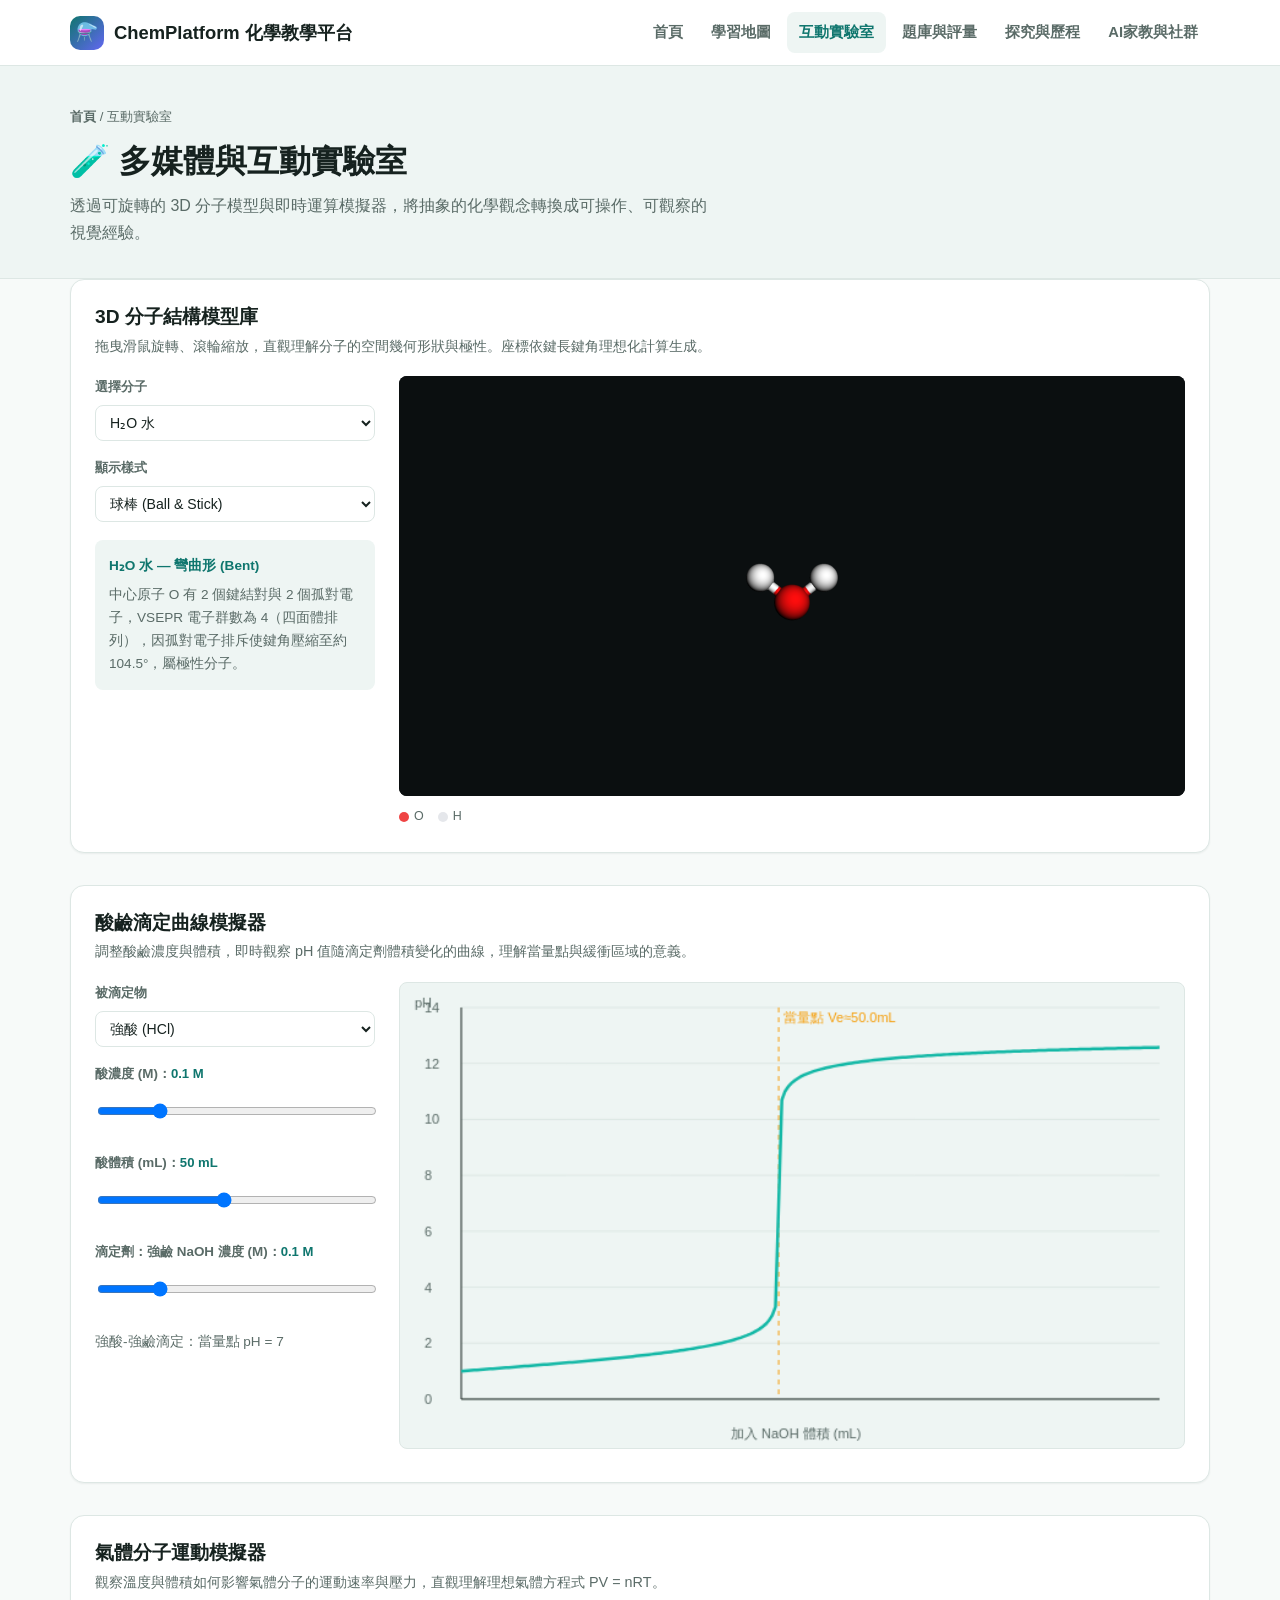
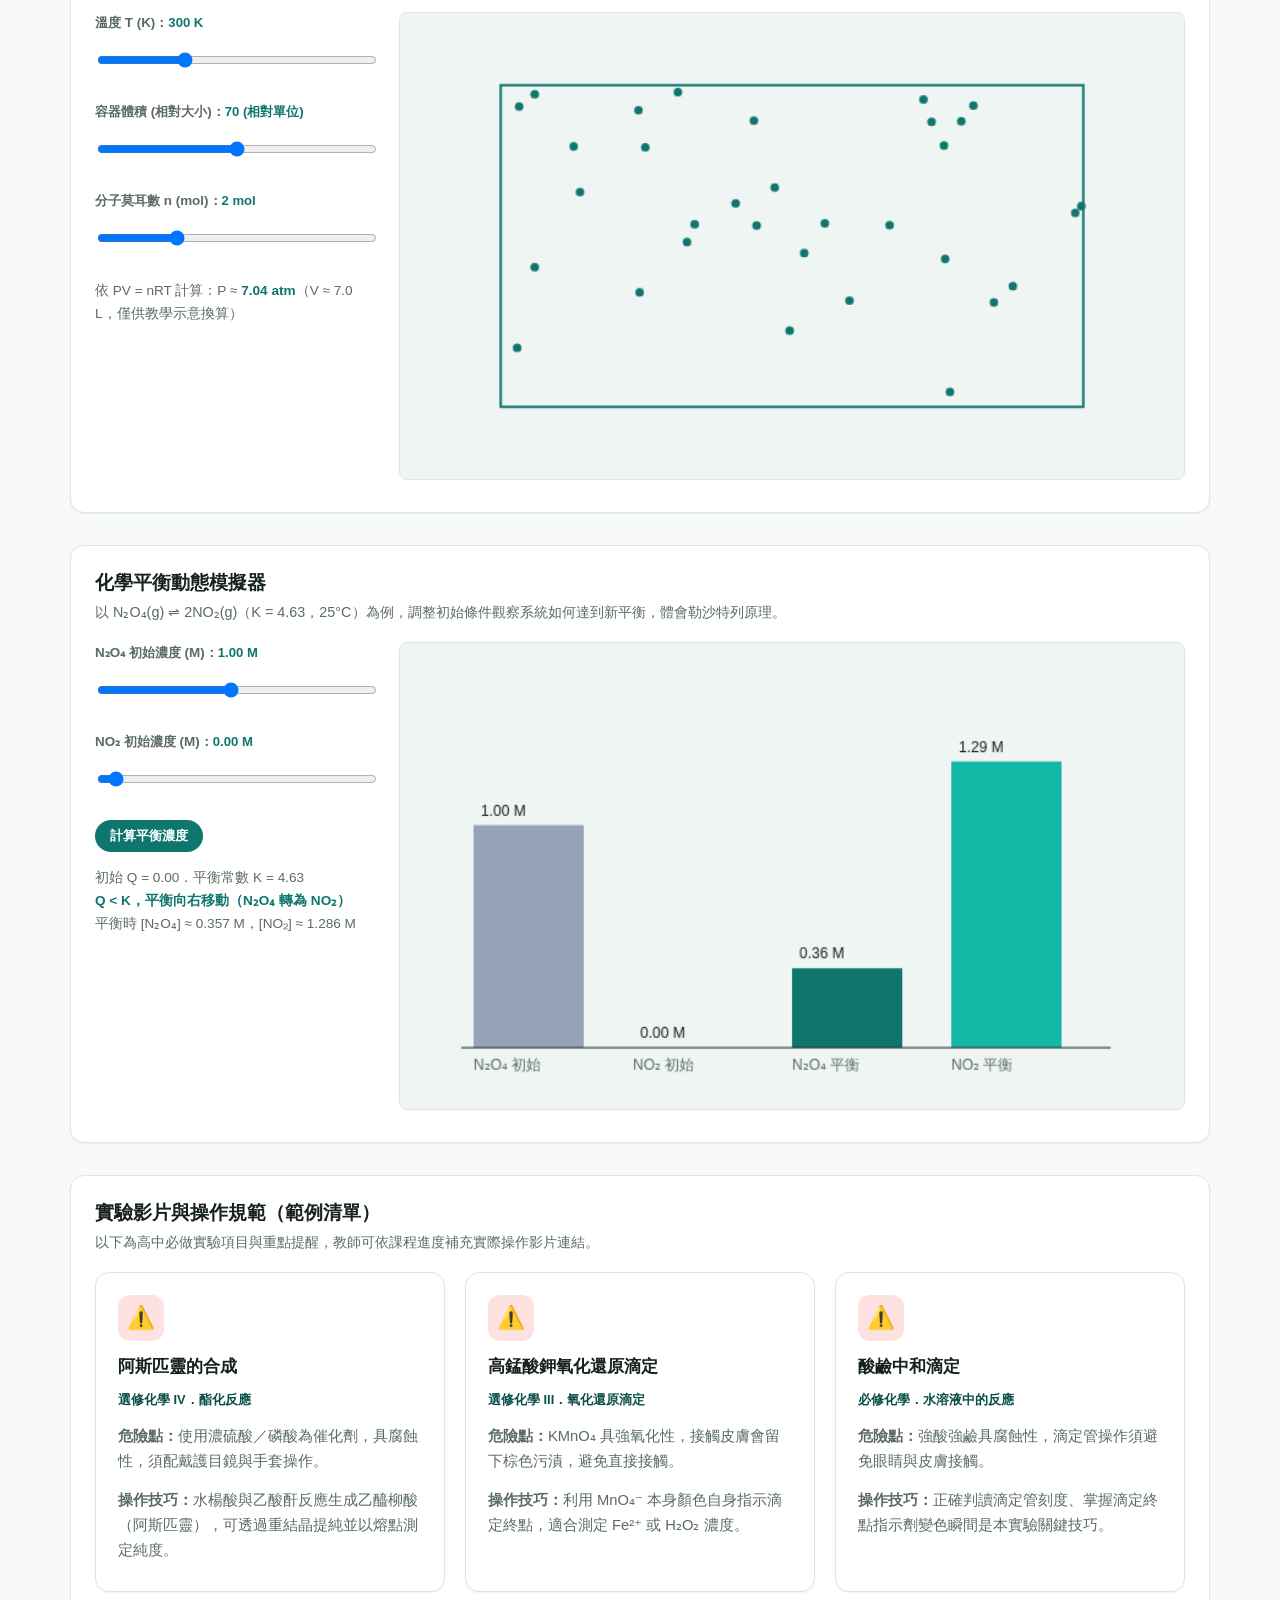
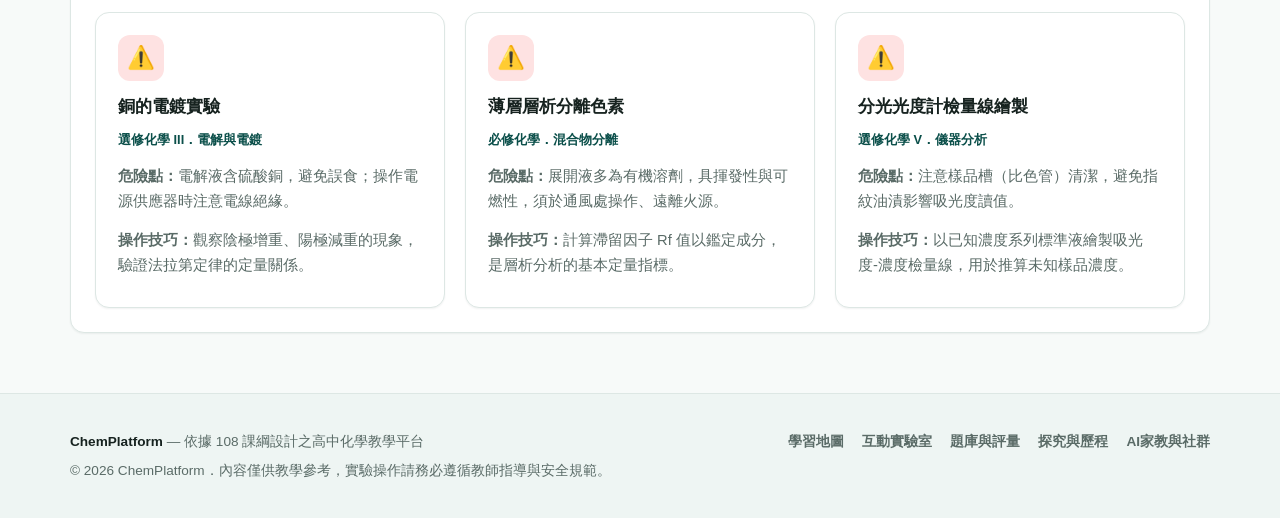
==== pages/lab.html @ fd295d9e "Build ChemPlatform: 108課綱高中化學教學網站 依據台灣高中化學108課綱架構，建立涵蓋必修化學與選修化學I-V的靜態教學平台： - 學習地圖區：23個觀念主題完整收錄，支援關鍵字" ====
<!doctype html>
<html lang="zh-Hant">
<head>
<meta charset="UTF-8" />
<meta name="viewport" content="width=device-width, initial-scale=1.0" />
<title>互動實驗室 | ChemPlatform</title>
<link rel="icon" href="data:image/svg+xml,<svg xmlns=%22http://www.w3.org/2000/svg%22 viewBox=%220 0 100 100%22><text y=%22.9em%22 font-size=%2290%22>⚗️</text></svg>" />
<link rel="stylesheet" href="../css/style.css" />
<script src="../vendor/3Dmol-min.js"></script>
</head>
<body>
<script>window.CHEM_ROOT = "../"; window.CHEM_PAGE = "lab";</script>

<header id="site-header"></header>

<div class="page-header">
  <div class="container">
    <div class="breadcrumb"><a href="../index.html">首頁</a> / 互動實驗室</div>
    <h1>🧪 多媒體與互動實驗室</h1>
    <p>透過可旋轉的 3D 分子模型與即時運算模擬器，將抽象的化學觀念轉換成可操作、可觀察的視覺經驗。</p>
  </div>
</div>

<main class="container section">

  <!-- 3D 分子模型 -->
  <div class="lab-panel">
    <h2>3D 分子結構模型庫</h2>
    <p class="lab-desc">拖曳滑鼠旋轉、滾輪縮放，直觀理解分子的空間幾何形狀與極性。座標依鍵長鍵角理想化計算生成。</p>
    <div class="lab-grid">
      <div>
        <div class="control-group">
          <label for="mol-select">選擇分子</label>
          <select id="mol-select"></select>
        </div>
        <div class="control-group">
          <label>顯示樣式</label>
          <select id="style-select">
            <option value="stick">棒狀 (Stick)</option>
            <option value="sphere" selected>球棒 (Ball &amp; Stick)</option>
            <option value="spacefill">空間填充 (Space-filling)</option>
          </select>
        </div>
        <div id="mol-info" style="margin-top:18px;padding:14px;background:var(--color-surface-alt);border-radius:var(--radius-sm);font-size:0.85rem;">
          <div id="mol-shape" style="font-weight:700;color:var(--color-primary);margin-bottom:6px;"></div>
          <div id="mol-note" style="color:var(--color-text-muted);"></div>
        </div>
      </div>
      <div>
        <div id="molviewer"></div>
        <div class="mol-legend" id="mol-legend"></div>
      </div>
    </div>
  </div>

  <!-- 酸鹼滴定曲線模擬器 -->
  <div class="lab-panel">
    <h2>酸鹼滴定曲線模擬器</h2>
    <p class="lab-desc">調整酸鹼濃度與體積，即時觀察 pH 值隨滴定劑體積變化的曲線，理解當量點與緩衝區域的意義。</p>
    <div class="lab-grid">
      <div>
        <div class="control-group">
          <label>被滴定物</label>
          <select id="titr-acid-type">
            <option value="strong">強酸 (HCl)</option>
            <option value="weak">弱酸 (CH₃COOH, Ka=1.8×10⁻⁵)</option>
          </select>
        </div>
        <div class="control-group">
          <label>酸濃度 (M)：<span id="titr-cacid-val" class="value-readout"></span></label>
          <input type="range" id="titr-cacid" min="0.01" max="0.5" step="0.01" value="0.1" />
        </div>
        <div class="control-group">
          <label>酸體積 (mL)：<span id="titr-vacid-val" class="value-readout"></span></label>
          <input type="range" id="titr-vacid" min="10" max="100" step="5" value="50" />
        </div>
        <div class="control-group">
          <label>滴定劑：強鹼 NaOH 濃度 (M)：<span id="titr-cbase-val" class="value-readout"></span></label>
          <input type="range" id="titr-cbase" min="0.01" max="0.5" step="0.01" value="0.1" />
        </div>
        <div id="titr-summary" style="font-size:0.85rem;color:var(--color-text-muted);margin-top:10px;"></div>
      </div>
      <div>
        <canvas id="titr-canvas" class="sim-canvas" width="640" height="380"></canvas>
      </div>
    </div>
  </div>

  <!-- 氣體分子運動模擬器 -->
  <div class="lab-panel">
    <h2>氣體分子運動模擬器</h2>
    <p class="lab-desc">觀察溫度與體積如何影響氣體分子的運動速率與壓力，直觀理解理想氣體方程式 PV = nRT。</p>
    <div class="lab-grid">
      <div>
        <div class="control-group">
          <label>溫度 T (K)：<span id="gas-temp-val" class="value-readout"></span></label>
          <input type="range" id="gas-temp" min="100" max="800" step="10" value="300" />
        </div>
        <div class="control-group">
          <label>容器體積 (相對大小)：<span id="gas-vol-val" class="value-readout"></span></label>
          <input type="range" id="gas-vol" min="40" max="100" step="1" value="70" />
        </div>
        <div class="control-group">
          <label>分子莫耳數 n (mol)：<span id="gas-n-val" class="value-readout"></span></label>
          <input type="range" id="gas-n" min="1" max="5" step="1" value="2" />
        </div>
        <div id="gas-readout" style="font-size:0.85rem;color:var(--color-text-muted);margin-top:10px;"></div>
      </div>
      <div>
        <canvas id="gas-canvas" class="sim-canvas" width="640" height="380"></canvas>
      </div>
    </div>
  </div>

  <!-- 化學平衡模擬器 -->
  <div class="lab-panel">
    <h2>化學平衡動態模擬器</h2>
    <p class="lab-desc">以 N₂O₄(g) ⇌ 2NO₂(g)（K = 4.63，25°C）為例，調整初始條件觀察系統如何達到新平衡，體會勒沙特列原理。</p>
    <div class="lab-grid">
      <div>
        <div class="control-group">
          <label>N₂O₄ 初始濃度 (M)：<span id="eq-a0-val" class="value-readout"></span></label>
          <input type="range" id="eq-a0" min="0.1" max="2" step="0.05" value="1.0" />
        </div>
        <div class="control-group">
          <label>NO₂ 初始濃度 (M)：<span id="eq-b0-val" class="value-readout"></span></label>
          <input type="range" id="eq-b0" min="0" max="2" step="0.05" value="0" />
        </div>
        <button class="btn btn-primary btn-sm" id="eq-solve">計算平衡濃度</button>
        <div id="eq-readout" style="font-size:0.85rem;color:var(--color-text-muted);margin-top:14px;"></div>
      </div>
      <div>
        <canvas id="eq-canvas" class="sim-canvas" width="640" height="380"></canvas>
      </div>
    </div>
  </div>

  <!-- 實驗影片與操作規範 -->
  <div class="lab-panel">
    <h2>實驗影片與操作規範（範例清單）</h2>
    <p class="lab-desc">以下為高中必做實驗項目與重點提醒，教師可依課程進度補充實際操作影片連結。</p>
    <div class="card-grid" id="experiments-grid"></div>
  </div>

</main>

<footer id="site-footer"></footer>

<script src="../js/molecules-data.js"></script>
<script src="../js/nav.js"></script>
<script src="../js/lab.js"></script>
</body>
</html>
---- css/style.css ----
/* ChemPlatform — 台灣高中化學教學網站 全站樣式 */

:root {
  --color-primary: #0f766e;      /* teal-700 */
  --color-primary-light: #14b8a6;/* teal-500 */
  --color-primary-dark: #0b4f4a;
  --color-accent: #f59e0b;       /* amber-500 */
  --color-accent-2: #6366f1;     /* indigo-500 */
  --color-bg: #f7faf9;
  --color-surface: #ffffff;
  --color-surface-alt: #eef5f3;
  --color-border: #dde7e4;
  --color-text: #16221f;
  --color-text-muted: #5a6b67;
  --color-danger: #dc2626;
  --color-success: #16a34a;
  --radius: 14px;
  --radius-sm: 8px;
  --shadow-sm: 0 1px 2px rgba(15, 40, 35, 0.06);
  --shadow-md: 0 6px 20px rgba(15, 40, 35, 0.08);
  --shadow-lg: 0 16px 40px rgba(15, 40, 35, 0.14);
  --max-width: 1180px;
  --font-sans: "Noto Sans TC", "PingFang TC", "Microsoft JhengHei", -apple-system, BlinkMacSystemFont, sans-serif;
}

@media (prefers-color-scheme: dark) {
  :root {
    --color-primary: #2dd4bf;
    --color-primary-light: #5eead4;
    --color-primary-dark: #99f6e4;
    --color-accent: #fbbf24;
    --color-accent-2: #a5b4fc;
    --color-bg: #0e1614;
    --color-surface: #16201d;
    --color-surface-alt: #1c2723;
    --color-border: #2a3733;
    --color-text: #eaf2f0;
    --color-text-muted: #9db3ad;
    --shadow-sm: 0 1px 2px rgba(0, 0, 0, 0.3);
    --shadow-md: 0 6px 20px rgba(0, 0, 0, 0.35);
    --shadow-lg: 0 16px 40px rgba(0, 0, 0, 0.5);
  }
}

* { box-sizing: border-box; }
html { scroll-behavior: smooth; }

body {
  margin: 0;
  font-family: var(--font-sans);
  background: var(--color-bg);
  color: var(--color-text);
  line-height: 1.7;
  -webkit-font-smoothing: antialiased;
}

img, svg, canvas { max-width: 100%; }

a { color: var(--color-primary); text-decoration: none; }
a:hover { text-decoration: underline; }

h1, h2, h3, h4 { line-height: 1.35; margin: 0 0 0.5em; font-weight: 700; }
p { margin: 0 0 1em; color: var(--color-text); }

.container {
  max-width: var(--max-width);
  margin: 0 auto;
  padding: 0 20px;
}

/* ---------- Header / Nav ---------- */
#site-header {
  position: sticky;
  top: 0;
  z-index: 100;
  background: color-mix(in srgb, var(--color-surface) 92%, transparent);
  backdrop-filter: blur(10px);
  border-bottom: 1px solid var(--color-border);
}

.nav-bar {
  max-width: var(--max-width);
  margin: 0 auto;
  padding: 12px 20px;
  display: flex;
  align-items: center;
  justify-content: space-between;
  gap: 16px;
}

.brand {
  display: flex;
  align-items: center;
  gap: 10px;
  font-weight: 800;
  font-size: 1.15rem;
  color: var(--color-text);
  white-space: nowrap;
}
.brand:hover { text-decoration: none; }
.brand-mark {
  width: 34px; height: 34px;
  border-radius: 10px;
  background: linear-gradient(135deg, var(--color-primary), var(--color-accent-2));
  display: flex; align-items: center; justify-content: center;
  color: white; font-size: 1.1rem; flex-shrink: 0;
}

.nav-links {
  display: flex;
  gap: 4px;
  flex-wrap: wrap;
  align-items: center;
}

.nav-links a {
  color: var(--color-text-muted);
  font-weight: 600;
  font-size: 0.92rem;
  padding: 8px 12px;
  border-radius: var(--radius-sm);
  white-space: nowrap;
}
.nav-links a:hover { background: var(--color-surface-alt); text-decoration: none; color: var(--color-text); }
.nav-links a.active { color: var(--color-primary); background: var(--color-surface-alt); }

.nav-toggle {
  display: none;
  background: none;
  border: 1px solid var(--color-border);
  border-radius: var(--radius-sm);
  padding: 8px 10px;
  font-size: 1.1rem;
  cursor: pointer;
  color: var(--color-text);
}

@media (max-width: 860px) {
  .nav-toggle { display: block; }
  .nav-links {
    display: none;
    width: 100%;
    flex-direction: column;
    align-items: stretch;
    border-top: 1px solid var(--color-border);
    padding-top: 8px;
    margin-top: 8px;
  }
  .nav-links.open { display: flex; }
  .nav-bar { flex-wrap: wrap; }
  .nav-links a { padding: 10px 12px; }
}

/* ---------- Hero ---------- */
.hero {
  background: linear-gradient(160deg, var(--color-primary-dark) 0%, var(--color-primary) 55%, var(--color-primary-light) 100%);
  color: #fff;
  padding: 64px 20px 80px;
  position: relative;
  overflow: hidden;
}
.hero::after {
  content: "";
  position: absolute;
  inset: 0;
  background-image: radial-gradient(circle at 85% 20%, rgba(255,255,255,0.16), transparent 45%),
                     radial-gradient(circle at 10% 90%, rgba(255,255,255,0.1), transparent 40%);
}
.hero-inner {
  max-width: var(--max-width);
  margin: 0 auto;
  position: relative;
  z-index: 1;
}
.hero-eyebrow {
  display: inline-block;
  font-size: 0.8rem;
  font-weight: 700;
  letter-spacing: 0.08em;
  background: rgba(255,255,255,0.16);
  padding: 6px 14px;
  border-radius: 999px;
  margin-bottom: 18px;
}
.hero h1 {
  font-size: clamp(1.8rem, 4vw, 2.6rem);
  margin-bottom: 0.4em;
  max-width: 760px;
}
.hero p.lead {
  font-size: 1.05rem;
  max-width: 620px;
  color: rgba(255,255,255,0.92);
}
.hero-search {
  margin-top: 28px;
  max-width: 560px;
  display: flex;
  gap: 8px;
  background: rgba(255,255,255,0.14);
  border: 1px solid rgba(255,255,255,0.3);
  border-radius: 999px;
  padding: 6px 6px 6px 18px;
}
.hero-search input {
  flex: 1;
  background: transparent;
  border: none;
  outline: none;
  color: #fff;
  font-size: 0.95rem;
  font-family: inherit;
}
.hero-search input::placeholder { color: rgba(255,255,255,0.7); }
.hero-search button {
  background: #fff;
  color: var(--color-primary-dark);
  border: none;
  border-radius: 999px;
  padding: 10px 20px;
  font-weight: 700;
  font-size: 0.9rem;
  cursor: pointer;
}
.hero-search button:hover { filter: brightness(0.95); }

.hero-stats {
  display: flex;
  gap: 28px;
  margin-top: 34px;
  flex-wrap: wrap;
}
.hero-stat strong { display: block; font-size: 1.5rem; }
.hero-stat span { font-size: 0.82rem; color: rgba(255,255,255,0.8); }

/* ---------- Section ---------- */
section.section {
  padding: 56px 0;
}
.section-head {
  margin-bottom: 28px;
  display: flex;
  align-items: flex-end;
  justify-content: space-between;
  gap: 16px;
  flex-wrap: wrap;
}
.section-head h2 { font-size: 1.55rem; margin-bottom: 4px; }
.section-head p { color: var(--color-text-muted); margin: 0; max-width: 560px; }
.eyebrow {
  color: var(--color-primary);
  font-weight: 700;
  font-size: 0.8rem;
  letter-spacing: 0.06em;
  text-transform: uppercase;
  margin-bottom: 6px;
  display: block;
}

/* ---------- Cards ---------- */
.card-grid {
  display: grid;
  grid-template-columns: repeat(auto-fit, minmax(260px, 1fr));
  gap: 20px;
}
.card {
  background: var(--color-surface);
  border: 1px solid var(--color-border);
  border-radius: var(--radius);
  padding: 22px;
  box-shadow: var(--shadow-sm);
  transition: transform 0.15s ease, box-shadow 0.15s ease;
  display: flex;
  flex-direction: column;
  gap: 8px;
}
.card:hover { transform: translateY(-3px); box-shadow: var(--shadow-md); }
.card-icon {
  width: 46px; height: 46px;
  border-radius: 12px;
  display: flex; align-items: center; justify-content: center;
  font-size: 1.4rem;
  margin-bottom: 6px;
}
.card h3 { font-size: 1.08rem; margin-bottom: 2px; }
.card p { color: var(--color-text-muted); font-size: 0.92rem; margin-bottom: 6px; }
.card .card-link { font-size: 0.86rem; font-weight: 700; margin-top: auto; }

.module-card { color: inherit; display: block; }
.module-card:hover { text-decoration: none; }

/* ---------- Buttons ---------- */
.btn {
  display: inline-flex;
  align-items: center;
  gap: 6px;
  padding: 10px 20px;
  border-radius: 999px;
  font-weight: 700;
  font-size: 0.92rem;
  border: 1px solid transparent;
  cursor: pointer;
  font-family: inherit;
}
.btn-primary { background: var(--color-primary); color: #fff; }
.btn-primary:hover { background: var(--color-primary-dark); text-decoration: none; }
.btn-outline { background: transparent; border-color: var(--color-border); color: var(--color-text); }
.btn-outline:hover { background: var(--color-surface-alt); text-decoration: none; }
.btn-sm { padding: 6px 14px; font-size: 0.82rem; }
.btn:disabled { opacity: 0.5; cursor: not-allowed; }

/* ---------- Page header (inner pages) ---------- */
.page-header {
  background: var(--color-surface-alt);
  border-bottom: 1px solid var(--color-border);
  padding: 40px 0 32px;
}
.page-header h1 { font-size: clamp(1.5rem, 3vw, 2rem); margin-bottom: 8px; }
.page-header p { color: var(--color-text-muted); max-width: 640px; margin: 0; }
.breadcrumb {
  font-size: 0.82rem;
  color: var(--color-text-muted);
  margin-bottom: 12px;
}
.breadcrumb a { color: var(--color-text-muted); font-weight: 600; }

/* ---------- Tabs / Filters ---------- */
.tab-bar {
  display: flex;
  gap: 8px;
  flex-wrap: wrap;
  margin-bottom: 24px;
}
.tab-btn {
  border: 1px solid var(--color-border);
  background: var(--color-surface);
  color: var(--color-text-muted);
  padding: 8px 16px;
  border-radius: 999px;
  font-size: 0.86rem;
  font-weight: 700;
  cursor: pointer;
  font-family: inherit;
}
.tab-btn:hover { border-color: var(--color-primary-light); }
.tab-btn.active { background: var(--color-primary); border-color: var(--color-primary); color: #fff; }

.filter-bar {
  display: flex;
  gap: 10px;
  flex-wrap: wrap;
  margin-bottom: 20px;
  align-items: center;
}
.filter-bar input[type="text"], .filter-bar select {
  padding: 9px 14px;
  border-radius: var(--radius-sm);
  border: 1px solid var(--color-border);
  background: var(--color-surface);
  color: var(--color-text);
  font-family: inherit;
  font-size: 0.88rem;
}
.filter-bar select { cursor: pointer; }
.chip {
  display: inline-block;
  padding: 3px 10px;
  border-radius: 999px;
  font-size: 0.72rem;
  font-weight: 700;
  background: var(--color-surface-alt);
  color: var(--color-text-muted);
  border: 1px solid var(--color-border);
}
.chip.diff-基礎 { background: #dcfce7; color: #15803d; border-color: #bbf7d0; }
.chip.diff-進階 { background: #fef3c7; color: #b45309; border-color: #fde68a; }
.chip.diff-素養 { background: #ede9fe; color: #6d28d9; border-color: #ddd6fe; }
@media (prefers-color-scheme: dark) {
  .chip.diff-基礎 { background: #052e1a; color: #86efac; border-color: #14532d; }
  .chip.diff-進階 { background: #3a2504; color: #fcd34d; border-color: #78350f; }
  .chip.diff-素養 { background: #2e1a63; color: #c4b5fd; border-color: #4c1d95; }
}

/* ---------- Accordion (roadmap) ---------- */
.unit-block {
  background: var(--color-surface);
  border: 1px solid var(--color-border);
  border-radius: var(--radius);
  margin-bottom: 16px;
  overflow: hidden;
  box-shadow: var(--shadow-sm);
}
.unit-header {
  padding: 18px 22px;
  display: flex;
  align-items: center;
  justify-content: space-between;
  cursor: pointer;
  gap: 12px;
}
.unit-header h3 { margin: 0; font-size: 1.05rem; }
.unit-header .unit-meta { font-size: 0.8rem; color: var(--color-text-muted); font-weight: 600; }
.unit-toggle-icon { transition: transform 0.2s ease; color: var(--color-primary); font-weight: 700; flex-shrink: 0; }
.unit-block.open .unit-toggle-icon { transform: rotate(45deg); }
.unit-body {
  max-height: 0;
  overflow: hidden;
  transition: max-height 0.25s ease;
  border-top: 1px solid transparent;
}
.unit-block.open .unit-body {
  max-height: 4000px;
  border-top: 1px solid var(--color-border);
}
.topic-item {
  padding: 16px 22px;
  border-bottom: 1px solid var(--color-border);
}
.topic-item:last-child { border-bottom: none; }
.topic-item h4 { font-size: 0.98rem; margin-bottom: 6px; color: var(--color-primary-dark); }
@media (prefers-color-scheme: dark) { .topic-item h4 { color: var(--color-primary); } }
.topic-item p { font-size: 0.9rem; color: var(--color-text-muted); margin-bottom: 8px; }
.key-points { margin: 8px 0 0; padding-left: 20px; font-size: 0.87rem; color: var(--color-text); }
.key-points li { margin-bottom: 4px; }
.topic-tags { display: flex; gap: 6px; flex-wrap: wrap; margin-top: 8px; }

/* ---------- Lab / simulators ---------- */
.lab-panel {
  background: var(--color-surface);
  border: 1px solid var(--color-border);
  border-radius: var(--radius);
  padding: 24px;
  box-shadow: var(--shadow-sm);
  margin-bottom: 32px;
}
.lab-panel h2 { font-size: 1.2rem; margin-bottom: 4px; }
.lab-panel .lab-desc { color: var(--color-text-muted); font-size: 0.9rem; margin-bottom: 18px; }
.lab-grid {
  display: grid;
  grid-template-columns: 280px 1fr;
  gap: 24px;
}
@media (max-width: 760px) { .lab-grid { grid-template-columns: 1fr; } }
.control-group { margin-bottom: 16px; }
.control-group label { display: block; font-size: 0.84rem; font-weight: 700; margin-bottom: 6px; color: var(--color-text-muted); }
.control-group select, .control-group input[type="number"], .control-group input[type="range"] {
  width: 100%;
  padding: 8px 10px;
  border-radius: var(--radius-sm);
  border: 1px solid var(--color-border);
  background: var(--color-surface);
  color: var(--color-text);
  font-family: inherit;
  font-size: 0.88rem;
}
.control-group .value-readout { font-size: 0.82rem; color: var(--color-primary); font-weight: 700; margin-top: 4px; }
#molviewer { position: relative; width: 100%; height: 420px; border-radius: var(--radius-sm); background: #0b0f10; overflow: hidden; }
.mol-legend { display: flex; gap: 14px; flex-wrap: wrap; margin-top: 10px; font-size: 0.78rem; color: var(--color-text-muted); }
.mol-legend span { display: inline-flex; align-items: center; gap: 5px; }
.mol-dot { width: 10px; height: 10px; border-radius: 50%; display: inline-block; }

canvas.sim-canvas { width: 100%; background: var(--color-surface-alt); border-radius: var(--radius-sm); border: 1px solid var(--color-border); }

/* ---------- Quiz ---------- */
.quiz-card {
  background: var(--color-surface);
  border: 1px solid var(--color-border);
  border-radius: var(--radius);
  padding: 22px;
  margin-bottom: 18px;
  box-shadow: var(--shadow-sm);
}
.quiz-meta { display: flex; gap: 8px; margin-bottom: 10px; flex-wrap: wrap; align-items: center; }
.quiz-question { font-size: 1rem; font-weight: 700; margin-bottom: 14px; }
.quiz-options { display: flex; flex-direction: column; gap: 8px; margin-bottom: 14px; }
.quiz-option {
  border: 1px solid var(--color-border);
  border-radius: var(--radius-sm);
  padding: 10px 14px;
  cursor: pointer;
  font-size: 0.92rem;
  transition: background 0.15s;
}
.quiz-option:hover { background: var(--color-surface-alt); }
.quiz-option.selected { border-color: var(--color-primary); background: var(--color-surface-alt); }
.quiz-option.correct { border-color: var(--color-success); background: #dcfce7; color: #14532d; }
.quiz-option.incorrect { border-color: var(--color-danger); background: #fee2e2; color: #7f1d1d; }
@media (prefers-color-scheme: dark) {
  .quiz-option.correct { background: #052e1a; color: #86efac; }
  .quiz-option.incorrect { background: #3a0a0a; color: #fca5a5; }
}
.quiz-explain {
  display: none;
  background: var(--color-surface-alt);
  border-radius: var(--radius-sm);
  padding: 12px 14px;
  font-size: 0.88rem;
  color: var(--color-text-muted);
  margin-top: 10px;
}
.quiz-explain.show { display: block; }
.quiz-actions { display: flex; gap: 10px; align-items: center; }

.stat-bar {
  display: flex;
  gap: 16px;
  flex-wrap: wrap;
  margin-bottom: 22px;
}
.stat-box {
  background: var(--color-surface);
  border: 1px solid var(--color-border);
  border-radius: var(--radius-sm);
  padding: 14px 20px;
  flex: 1;
  min-width: 140px;
  text-align: center;
}
.stat-box strong { display: block; font-size: 1.4rem; color: var(--color-primary); }
.stat-box span { font-size: 0.78rem; color: var(--color-text-muted); }

/* ---------- Forms (portfolio) ---------- */
.form-grid { display: grid; gap: 16px; }
.form-field label { display: block; font-weight: 700; font-size: 0.88rem; margin-bottom: 6px; }
.form-field input, .form-field textarea, .form-field select {
  width: 100%;
  padding: 10px 12px;
  border-radius: var(--radius-sm);
  border: 1px solid var(--color-border);
  background: var(--color-surface);
  color: var(--color-text);
  font-family: inherit;
  font-size: 0.92rem;
}
.form-field textarea { resize: vertical; min-height: 90px; }
.form-field .hint { font-size: 0.78rem; color: var(--color-text-muted); margin-top: 4px; }

.report-preview {
  background: #fff;
  color: #16221f;
  border-radius: var(--radius);
  padding: 36px;
  box-shadow: var(--shadow-md);
  margin-top: 24px;
}
.report-preview h2 { border-bottom: 2px solid var(--color-primary); padding-bottom: 8px; }
.report-preview .rp-section { margin-bottom: 18px; }
.report-preview .rp-label { font-weight: 700; color: var(--color-primary-dark); font-size: 0.85rem; text-transform: uppercase; letter-spacing: 0.04em; margin-bottom: 4px; }

/* ---------- Chat / community ---------- */
.chat-window {
  background: var(--color-surface);
  border: 1px solid var(--color-border);
  border-radius: var(--radius);
  height: 460px;
  display: flex;
  flex-direction: column;
  box-shadow: var(--shadow-sm);
}
.chat-messages { flex: 1; overflow-y: auto; padding: 18px; display: flex; flex-direction: column; gap: 12px; }
.chat-msg { max-width: 78%; padding: 10px 14px; border-radius: 14px; font-size: 0.9rem; }
.chat-msg.user { align-self: flex-end; background: var(--color-primary); color: #fff; border-bottom-right-radius: 4px; }
.chat-msg.bot { align-self: flex-start; background: var(--color-surface-alt); border-bottom-left-radius: 4px; }
.chat-input-row { display: flex; gap: 8px; padding: 12px; border-top: 1px solid var(--color-border); }
.chat-input-row input { flex: 1; padding: 10px 14px; border-radius: 999px; border: 1px solid var(--color-border); background: var(--color-surface); color: var(--color-text); font-family: inherit; }
.chat-disclaimer { font-size: 0.78rem; color: var(--color-text-muted); margin-top: 10px; }

.board-post {
  background: var(--color-surface);
  border: 1px solid var(--color-border);
  border-radius: var(--radius);
  padding: 18px 20px;
  margin-bottom: 14px;
}
.board-post .post-meta { font-size: 0.78rem; color: var(--color-text-muted); margin-bottom: 6px; }
.board-post h4 { font-size: 0.98rem; margin-bottom: 6px; }
.board-post p { font-size: 0.9rem; margin-bottom: 0; }
.tag-pill {
  display: inline-block;
  font-size: 0.72rem;
  font-weight: 700;
  padding: 2px 9px;
  border-radius: 999px;
  background: var(--color-surface-alt);
  color: var(--color-primary-dark);
  border: 1px solid var(--color-border);
  margin-right: 6px;
}
@media (prefers-color-scheme: dark) { .tag-pill { color: var(--color-primary-light); } }

/* ---------- Footer ---------- */
#site-footer {
  border-top: 1px solid var(--color-border);
  background: var(--color-surface-alt);
  padding: 36px 0;
  margin-top: 60px;
  font-size: 0.85rem;
  color: var(--color-text-muted);
}
.footer-inner { display: flex; justify-content: space-between; gap: 20px; flex-wrap: wrap; }
.footer-links { display: flex; gap: 18px; flex-wrap: wrap; }
.footer-links a { color: var(--color-text-muted); font-weight: 600; }

/* ---------- Utility ---------- */
.text-center { text-align: center; }
.mt-0 { margin-top: 0; }
.empty-state { text-align: center; padding: 40px 20px; color: var(--color-text-muted); }
.badge-dot { width: 8px; height: 8px; border-radius: 50%; display: inline-block; margin-right: 6px; }
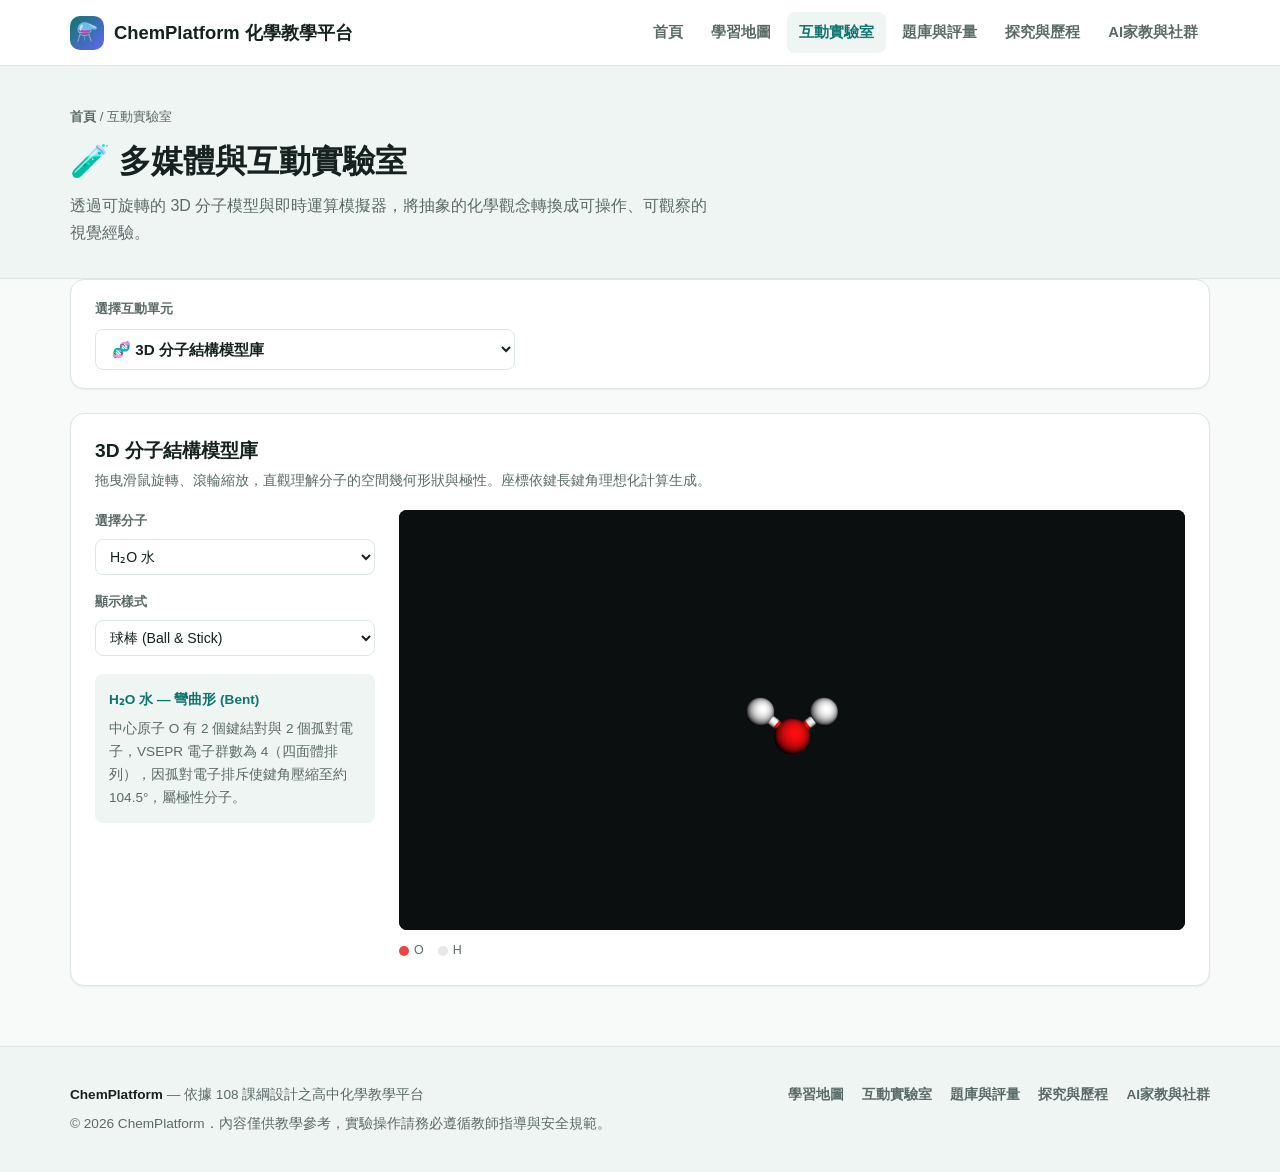
==== commit 5a090ecd: "互動實驗室改為下拉選單切換子單元 將原本垂直堆疊的 5 個互動單元（3D分子模型、酸鹼滴定、氣體模擬、化學平衡、 實驗影片）改為下拉選單選擇後，僅在下方顯示所選單元，預設顯示3D分子模型庫。  - p" ====
--- a/pages/lab.html
+++ b/pages/lab.html
@@ -23,8 +23,19 @@
 
 <main class="container section">
 
+  <div class="lab-select-wrap">
+    <label for="lab-panel-select">選擇互動單元</label>
+    <select id="lab-panel-select">
+      <option value="mol">🧬 3D 分子結構模型庫</option>
+      <option value="titration">🧪 酸鹼滴定曲線模擬器</option>
+      <option value="gas">💨 氣體分子運動模擬器</option>
+      <option value="equilibrium">⚖️ 化學平衡動態模擬器</option>
+      <option value="experiments">🎬 實驗影片與操作規範</option>
+    </select>
+  </div>
+
   <!-- 3D 分子模型 -->
-  <div class="lab-panel">
+  <div class="lab-panel active" data-lab-panel="mol">
     <h2>3D 分子結構模型庫</h2>
     <p class="lab-desc">拖曳滑鼠旋轉、滾輪縮放，直觀理解分子的空間幾何形狀與極性。座標依鍵長鍵角理想化計算生成。</p>
     <div class="lab-grid">
@@ -54,7 +65,7 @@
   </div>
 
   <!-- 酸鹼滴定曲線模擬器 -->
-  <div class="lab-panel">
+  <div class="lab-panel" data-lab-panel="titration">
     <h2>酸鹼滴定曲線模擬器</h2>
     <p class="lab-desc">調整酸鹼濃度與體積，即時觀察 pH 值隨滴定劑體積變化的曲線，理解當量點與緩衝區域的意義。</p>
     <div class="lab-grid">
@@ -87,7 +98,7 @@
   </div>
 
   <!-- 氣體分子運動模擬器 -->
-  <div class="lab-panel">
+  <div class="lab-panel" data-lab-panel="gas">
     <h2>氣體分子運動模擬器</h2>
     <p class="lab-desc">觀察溫度與體積如何影響氣體分子的運動速率與壓力，直觀理解理想氣體方程式 PV = nRT。</p>
     <div class="lab-grid">
@@ -113,7 +124,7 @@
   </div>
 
   <!-- 化學平衡模擬器 -->
-  <div class="lab-panel">
+  <div class="lab-panel" data-lab-panel="equilibrium">
     <h2>化學平衡動態模擬器</h2>
     <p class="lab-desc">以 N₂O₄(g) ⇌ 2NO₂(g)（K = 4.63，25°C）為例，調整初始條件觀察系統如何達到新平衡，體會勒沙特列原理。</p>
     <div class="lab-grid">
@@ -136,7 +147,7 @@
   </div>
 
   <!-- 實驗影片與操作規範 -->
-  <div class="lab-panel">
+  <div class="lab-panel" data-lab-panel="experiments">
     <h2>實驗影片與操作規範（範例清單）</h2>
     <p class="lab-desc">以下為高中必做實驗項目與重點提醒，教師可依課程進度補充實際操作影片連結。</p>
     <div class="card-grid" id="experiments-grid"></div>
--- a/css/style.css
+++ b/css/style.css
@@ -425,6 +425,27 @@
 .topic-tags { display: flex; gap: 6px; flex-wrap: wrap; margin-top: 8px; }
 
 /* ---------- Lab / simulators ---------- */
+.lab-select-wrap {
+  background: var(--color-surface);
+  border: 1px solid var(--color-border);
+  border-radius: var(--radius);
+  padding: 18px 24px;
+  box-shadow: var(--shadow-sm);
+  margin-bottom: 24px;
+}
+.lab-select-wrap label { display: block; font-size: 0.84rem; font-weight: 700; margin-bottom: 8px; color: var(--color-text-muted); }
+.lab-select-wrap select {
+  width: 100%;
+  max-width: 420px;
+  padding: 10px 12px;
+  border-radius: var(--radius-sm);
+  border: 1px solid var(--color-border);
+  background: var(--color-surface);
+  color: var(--color-text);
+  font-family: inherit;
+  font-size: 0.95rem;
+  font-weight: 600;
+}
 .lab-panel {
   background: var(--color-surface);
   border: 1px solid var(--color-border);
@@ -432,7 +453,9 @@
   padding: 24px;
   box-shadow: var(--shadow-sm);
   margin-bottom: 32px;
-}
+  display: none;
+}
+.lab-panel.active { display: block; }
 .lab-panel h2 { font-size: 1.2rem; margin-bottom: 4px; }
 .lab-panel .lab-desc { color: var(--color-text-muted); font-size: 0.9rem; margin-bottom: 18px; }
 .lab-grid {
@@ -471,6 +494,13 @@
   box-shadow: var(--shadow-sm);
 }
 .quiz-meta { display: flex; gap: 8px; margin-bottom: 10px; flex-wrap: wrap; align-items: center; }
+.chip-sim { background: #ede9fe; color: #6d28d9; border-color: #ddd6fe; }
+.chip-real { background: #dbeafe; color: #1d4ed8; border-color: #bfdbfe; }
+@media (prefers-color-scheme: dark) {
+  .chip-sim { background: #2e1a63; color: #c4b5fd; border-color: #4c1d95; }
+  .chip-real { background: #172554; color: #93c5fd; border-color: #1e3a8a; }
+}
+.sim-note { font-size: 0.78rem; color: var(--color-text-muted); font-style: italic; margin-bottom: 10px; }
 .quiz-question { font-size: 1rem; font-weight: 700; margin-bottom: 14px; }
 .quiz-options { display: flex; flex-direction: column; gap: 8px; margin-bottom: 14px; }
 .quiz-option {
@@ -587,6 +617,53 @@
   margin-right: 6px;
 }
 @media (prefers-color-scheme: dark) { .tag-pill { color: var(--color-primary-light); } }
+
+/* ---------- Progress dashboard (homepage) ---------- */
+.progress-grid {
+  display: grid;
+  grid-template-columns: repeat(auto-fit, minmax(340px, 1fr));
+  gap: 20px;
+}
+.progress-card {
+  background: var(--color-surface);
+  border: 1px solid var(--color-border);
+  border-radius: var(--radius);
+  padding: 22px;
+  box-shadow: var(--shadow-sm);
+  display: flex;
+  flex-direction: column;
+  gap: 16px;
+}
+.progress-card-head {
+  display: flex;
+  align-items: flex-start;
+  gap: 14px;
+}
+.progress-card-head .card-icon { margin-bottom: 0; flex-shrink: 0; }
+.status-badge {
+  display: inline-block;
+  font-size: 0.74rem;
+  font-weight: 700;
+  padding: 3px 10px;
+  border-radius: 999px;
+}
+.progress-card-body {
+  display: grid;
+  grid-template-columns: 1fr 1fr;
+  gap: 16px;
+}
+@media (max-width: 560px) {
+  .progress-card-body { grid-template-columns: 1fr; }
+}
+.progress-col-label {
+  font-size: 0.78rem;
+  font-weight: 700;
+  margin-bottom: 6px;
+}
+.progress-col-label.done-label { color: var(--color-success); }
+.progress-col-label.todo-label { color: var(--color-text-muted); }
+.progress-col .key-points { font-size: 0.82rem; padding-left: 18px; margin: 0; }
+.progress-col .key-points li { margin-bottom: 4px; }
 
 /* ---------- Footer ---------- */
 #site-footer {
